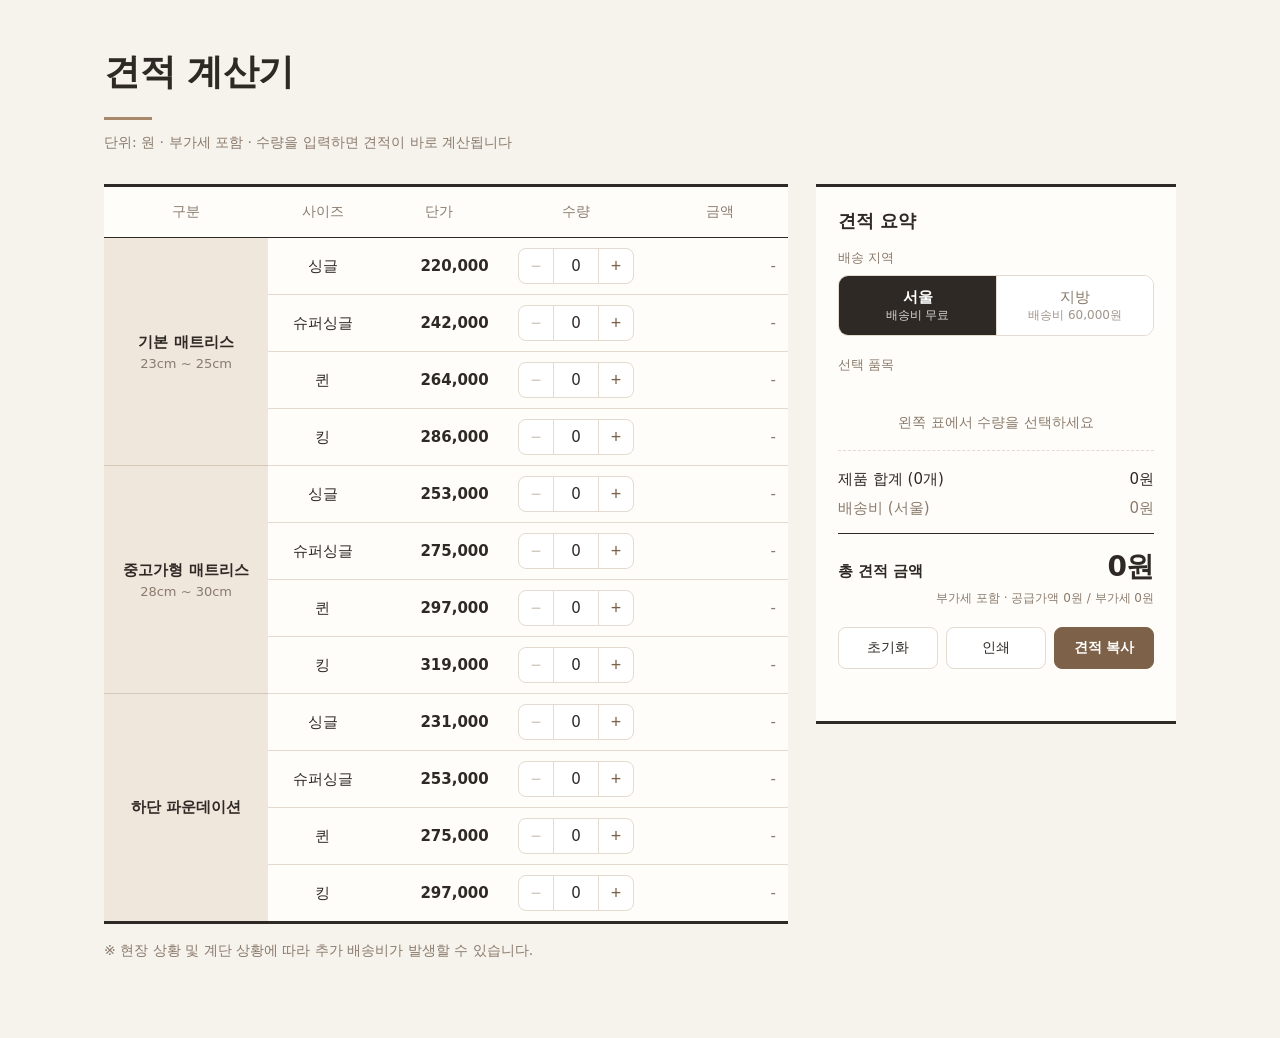
==== frontend/quote.html @ 2f8b9113 "Hide print button when embedded in an iframe Co-Authored-By: Claude Opus 5.5 <noreply@anthropic.com>" ====
<!DOCTYPE html>
<html lang="ko">
<head>
<meta charset="UTF-8">
<meta name="viewport" content="width=device-width, initial-scale=1">
<title>견적 계산기</title>
<style>
  :root {
    --bg: #f6f2ec;
    --paper: #fffdf9;
    --cat: #efe6dc;
    --ink: #2f2925;
    --muted: #8a7b6d;
    --line: #e4dbd0;
    --accent: #a8876a;
    --accent-dark: #7d6249;
  }
  * { box-sizing: border-box; }
  body {
    margin: 0;
    background: var(--bg);
    color: var(--ink);
    font-family: "Pretendard", "Noto Sans KR", "Apple SD Gothic Neo", "Malgun Gothic", system-ui, sans-serif;
    -webkit-font-smoothing: antialiased;
  }
  .wrap { max-width: 1120px; margin: 0 auto; padding: 48px 24px 64px; }
  h1 { font-size: 36px; font-weight: 800; margin: 0; letter-spacing: -0.5px; }
  .bar { width: 48px; height: 3px; background: var(--accent); margin: 20px 0 14px; }
  .sub { color: var(--muted); font-size: 14px; margin: 0 0 32px; }

  .layout { display: grid; grid-template-columns: 1fr 360px; gap: 28px; align-items: start; }
  @media (max-width: 900px) { .layout { grid-template-columns: 1fr; } }

  table { width: 100%; border-collapse: collapse; background: var(--paper); border-top: 3px solid var(--ink); border-bottom: 3px solid var(--ink); }
  th { font-weight: 500; color: var(--muted); font-size: 14px; padding: 16px 12px; border-bottom: 1.5px solid var(--ink); }
  td { padding: 10px 12px; border-bottom: 1px solid var(--line); font-size: 15px; }
  tr:last-child td { border-bottom: none; }
  td.cat { background: var(--cat); text-align: center; font-weight: 700; border-bottom: 1px solid #d6c8b8; width: 24%; }
  td.cat small { display: block; font-weight: 400; color: var(--muted); font-size: 13px; margin-top: 4px; }
  td.size { text-align: center; width: 16%; }
  td.price { text-align: right; font-weight: 700; font-variant-numeric: tabular-nums; width: 18%; }
  td.qty { text-align: center; width: 22%; }
  td.line { text-align: right; font-variant-numeric: tabular-nums; color: var(--muted); width: 20%; }
  tr.active td:not(.cat) { background: #fbf4ea; }
  tr.active td.line { color: var(--ink); font-weight: 700; }

  .stepper { display: inline-flex; align-items: center; border: 1px solid var(--line); border-radius: 8px; overflow: hidden; background: #fff; }
  .stepper button { width: 34px; height: 34px; border: none; background: transparent; font-size: 18px; color: var(--accent-dark); cursor: pointer; }
  .stepper button:hover { background: var(--cat); }
  .stepper button:disabled { color: #cfc4b8; cursor: default; background: transparent; }
  .stepper input { width: 46px; height: 34px; border: none; border-left: 1px solid var(--line); border-right: 1px solid var(--line); text-align: center; font-size: 15px; font-family: inherit; color: var(--ink); -moz-appearance: textfield; }
  .stepper input::-webkit-outer-spin-button, .stepper input::-webkit-inner-spin-button { -webkit-appearance: none; margin: 0; }
  .stepper input:focus { outline: 2px solid var(--accent); outline-offset: -2px; }

  .card { background: var(--paper); border-top: 3px solid var(--ink); border-bottom: 3px solid var(--ink); padding: 22px 22px 24px; position: sticky; top: 20px; }
  .card h2 { font-size: 18px; margin: 0 0 16px; }
  .label { font-size: 13px; color: var(--muted); margin-bottom: 8px; }
  .seg { display: grid; grid-template-columns: 1fr 1fr; border: 1px solid var(--line); border-radius: 10px; overflow: hidden; margin-bottom: 20px; }
  .seg button { border: none; background: #fff; padding: 12px 8px; font-family: inherit; font-size: 15px; color: var(--muted); cursor: pointer; line-height: 1.3; }
  .seg button + button { border-left: 1px solid var(--line); }
  .seg button.on { background: var(--ink); color: #fff; font-weight: 700; }
  .seg button span { display: block; font-size: 12px; font-weight: 400; opacity: .8; }

  .items { list-style: none; margin: 0 0 14px; padding: 0; max-height: 260px; overflow: auto; }
  .items li { display: flex; justify-content: space-between; gap: 10px; font-size: 14px; padding: 7px 0; border-bottom: 1px dashed var(--line); }
  .items li span:last-child { font-variant-numeric: tabular-nums; white-space: nowrap; }
  .empty { color: var(--muted); font-size: 14px; padding: 18px 0; text-align: center; border-bottom: 1px dashed var(--line); margin-bottom: 14px; }
  .row { display: flex; justify-content: space-between; font-size: 15px; padding: 5px 0; font-variant-numeric: tabular-nums; }
  .row.muted { color: var(--muted); }
  .total { display: flex; justify-content: space-between; align-items: baseline; border-top: 1.5px solid var(--ink); margin-top: 10px; padding-top: 14px; }
  .total b { font-size: 28px; font-variant-numeric: tabular-nums; letter-spacing: -0.5px; }
  .total span { font-size: 15px; font-weight: 700; }
  .vat { text-align: right; font-size: 12px; color: var(--muted); margin-top: 4px; }

  .actions { display: grid; grid-template-columns: 1fr 1fr 1fr; gap: 8px; margin-top: 20px; }
  .actions button { padding: 11px 6px; border-radius: 8px; border: 1px solid var(--line); background: #fff; font-family: inherit; font-size: 14px; color: var(--ink); cursor: pointer; }
  .actions button.primary { background: var(--accent-dark); border-color: var(--accent-dark); color: #fff; font-weight: 700; }
  .actions button:hover { filter: brightness(.96); }
  .toast { margin-top: 10px; font-size: 13px; color: var(--accent-dark); text-align: center; min-height: 18px; }

  .note { color: var(--muted); font-size: 14px; margin-top: 18px; }

  @media (max-width: 640px) {
    h1 { font-size: 28px; }
    td, th { padding: 8px 6px; font-size: 14px; }
    td.line { display: none; }
    th.line { display: none; }
    .stepper button { width: 30px; }
    .stepper input { width: 38px; }
  }
  @media print {
    body { background: #fff; }
    .stepper button, .actions, .toast, .seg button:not(.on) { display: none; }
    .seg { grid-template-columns: 1fr; border: none; }
    .card { position: static; }
    .layout { grid-template-columns: 1fr; }
    tr:not(.active) td:not(.cat) { color: #bbb; }
  }
</style>
</head>
<body>
<div class="wrap">
  <h1>견적 계산기</h1>
  <div class="bar"></div>
  <p class="sub">단위: 원 · 부가세 포함 · 수량을 입력하면 견적이 바로 계산됩니다</p>

  <div class="layout">
    <div>
      <table>
        <thead>
          <tr><th>구분</th><th>사이즈</th><th>단가</th><th>수량</th><th class="line">금액</th></tr>
        </thead>
        <tbody id="tbody"></tbody>
      </table>
      <p class="note">※ 현장 상황 및 계단 상황에 따라 추가 배송비가 발생할 수 있습니다.</p>
    </div>

    <aside class="card">
      <h2>견적 요약</h2>
      <div class="label">배송 지역</div>
      <div class="seg" id="region">
        <button data-region="seoul" class="on">서울<span>배송비 무료</span></button>
        <button data-region="local">지방<span>배송비 60,000원</span></button>
      </div>

      <div class="label">선택 품목</div>
      <ul class="items" id="items"></ul>
      <div class="empty" id="empty">왼쪽 표에서 수량을 선택하세요</div>

      <div class="row"><span>제품 합계 (<span id="count">0</span>개)</span><span id="subtotal">0원</span></div>
      <div class="row muted"><span>배송비 (<span id="regionName">서울</span>)</span><span id="shipping">0원</span></div>
      <div class="total"><span>총 견적 금액</span><b id="total">0원</b></div>
      <div class="vat">부가세 포함 · 공급가액 <span id="supply">0</span>원 / 부가세 <span id="tax">0</span>원</div>

      <div class="actions">
        <button id="reset">초기화</button>
        <button id="print">인쇄</button>
        <button id="copy" class="primary">견적 복사</button>
      </div>
      <div class="toast" id="toast"></div>
    </aside>
  </div>
</div>

<script>
  const SHIPPING = { seoul: 0, local: 60000 };
  const REGION_NAME = { seoul: "서울", local: "지방" };
  const SIZES = ["싱글", "슈퍼싱글", "퀸", "킹"];
  const CATEGORIES = [
    { name: "기본 매트리스", spec: "23cm ~ 25cm", prices: [220000, 242000, 264000, 286000] },
    { name: "중고가형 매트리스", spec: "28cm ~ 30cm", prices: [253000, 275000, 297000, 319000] },
    { name: "하단 파운데이션", spec: "", prices: [231000, 253000, 275000, 297000] },
  ];
  const MAX_QTY = 999;

  const products = [];
  CATEGORIES.forEach((c, ci) => c.prices.forEach((p, si) =>
    products.push({ id: `${ci}-${si}`, cat: c, size: SIZES[si], price: p, qty: 0 })));

  let region = "seoul";
  const won = n => n.toLocaleString("ko-KR") + "원";
  const $ = id => document.getElementById(id);

  // build table
  const tbody = $("tbody");
  products.forEach((p, i) => {
    const tr = document.createElement("tr");
    tr.id = "row-" + p.id;
    let html = "";
    if (i % 4 === 0) {
      html += `<td class="cat" rowspan="4">${p.cat.name}${p.cat.spec ? `<small>${p.cat.spec}</small>` : ""}</td>`;
    }
    html += `<td class="size">${p.size}</td>
      <td class="price">${p.price.toLocaleString("ko-KR")}</td>
      <td class="qty"><div class="stepper">
        <button data-act="dec" aria-label="${p.cat.name} ${p.size} 수량 줄이기">−</button>
        <input type="number" min="0" max="${MAX_QTY}" value="0" inputmode="numeric" aria-label="${p.cat.name} ${p.size} 수량">
        <button data-act="inc" aria-label="${p.cat.name} ${p.size} 수량 늘리기">+</button>
      </div></td>
      <td class="line">-</td>`;
    tr.innerHTML = html;
    const input = tr.querySelector("input");
    const set = v => {
      v = Math.max(0, Math.min(MAX_QTY, Math.floor(Number(v) || 0)));
      p.qty = v;
      render();
    };
    tr.querySelector('[data-act="dec"]').onclick = () => set(p.qty - 1);
    tr.querySelector('[data-act="inc"]').onclick = () => set(p.qty + 1);
    input.addEventListener("input", () => set(input.value));
    input.addEventListener("focus", () => input.select());
    input.addEventListener("blur", () => { input.value = p.qty; });
    tbody.appendChild(tr);
  });

  // region toggle
  $("region").querySelectorAll("button").forEach(b => b.onclick = () => {
    region = b.dataset.region;
    $("region").querySelectorAll("button").forEach(x => x.classList.toggle("on", x === b));
    render();
  });

  function calc() {
    const selected = products.filter(p => p.qty > 0);
    const count = selected.reduce((s, p) => s + p.qty, 0);
    const subtotal = selected.reduce((s, p) => s + p.qty * p.price, 0);
    const shipping = count > 0 ? SHIPPING[region] : 0;
    const total = subtotal + shipping;
    const supply = Math.round(total / 1.1);
    return { selected, count, subtotal, shipping, total, supply, tax: total - supply };
  }

  function render() {
    const r = calc();
    products.forEach(p => {
      const tr = $("row-" + p.id);
      const input = tr.querySelector("input");
      if (document.activeElement !== input || Number(input.value) !== p.qty) {
        if (!(document.activeElement === input && input.value === "")) input.value = p.qty;
      }
      tr.querySelector('[data-act="dec"]').disabled = p.qty === 0;
      tr.querySelector(".line").textContent = p.qty ? (p.qty * p.price).toLocaleString("ko-KR") : "-";
      tr.classList.toggle("active", p.qty > 0);
    });

    $("items").innerHTML = r.selected.map(p =>
      `<li><span>${p.cat.name} · ${p.size} × ${p.qty}</span><span>${won(p.qty * p.price)}</span></li>`).join("");
    $("empty").style.display = r.selected.length ? "none" : "block";
    $("count").textContent = r.count;
    $("subtotal").textContent = won(r.subtotal);
    $("regionName").textContent = REGION_NAME[region];
    $("shipping").textContent = won(r.shipping);
    $("total").textContent = won(r.total);
    $("supply").textContent = r.supply.toLocaleString("ko-KR");
    $("tax").textContent = r.tax.toLocaleString("ko-KR");
  }

  function toast(msg) {
    $("toast").textContent = msg;
    clearTimeout(toast.t);
    toast.t = setTimeout(() => $("toast").textContent = "", 2200);
  }

  $("reset").onclick = () => { products.forEach(p => p.qty = 0); render(); toast("초기화했습니다"); };
  $("print").onclick = () => window.print();
  $("copy").onclick = async () => {
    const r = calc();
    if (!r.count) return toast("먼저 수량을 선택하세요");
    const today = new Date().toLocaleDateString("ko-KR");
    const lines = [
      `[견적서] ${today}`,
      "",
      ...r.selected.map(p => `· ${p.cat.name} ${p.size} ${p.price.toLocaleString("ko-KR")}원 × ${p.qty} = ${won(p.qty * p.price)}`),
      "",
      `제품 합계 (${r.count}개): ${won(r.subtotal)}`,
      `배송비 (${REGION_NAME[region]}): ${won(r.shipping)}`,
      `총 견적 금액: ${won(r.total)} (부가세 포함)`,
      "",
      "※ 현장 상황 및 계단 상황에 따라 추가 배송비가 발생할 수 있습니다.",
    ];
    const text = lines.join("\n");
    try {
      await navigator.clipboard.writeText(text);
      toast("견적 내용을 복사했습니다");
    } catch {
      const ta = document.createElement("textarea");
      ta.value = text; document.body.appendChild(ta); ta.select();
      document.execCommand("copy"); ta.remove();
      toast("견적 내용을 복사했습니다");
    }
  };

  // 인쇄는 iframe(임베드) 안에서 막히는 경우가 많아 숨김
  if (window.self !== window.top) { $("print").remove(); document.querySelector(".actions").style.gridTemplateColumns = "1fr 1fr"; }

  render();
</script>
</body>
</html>
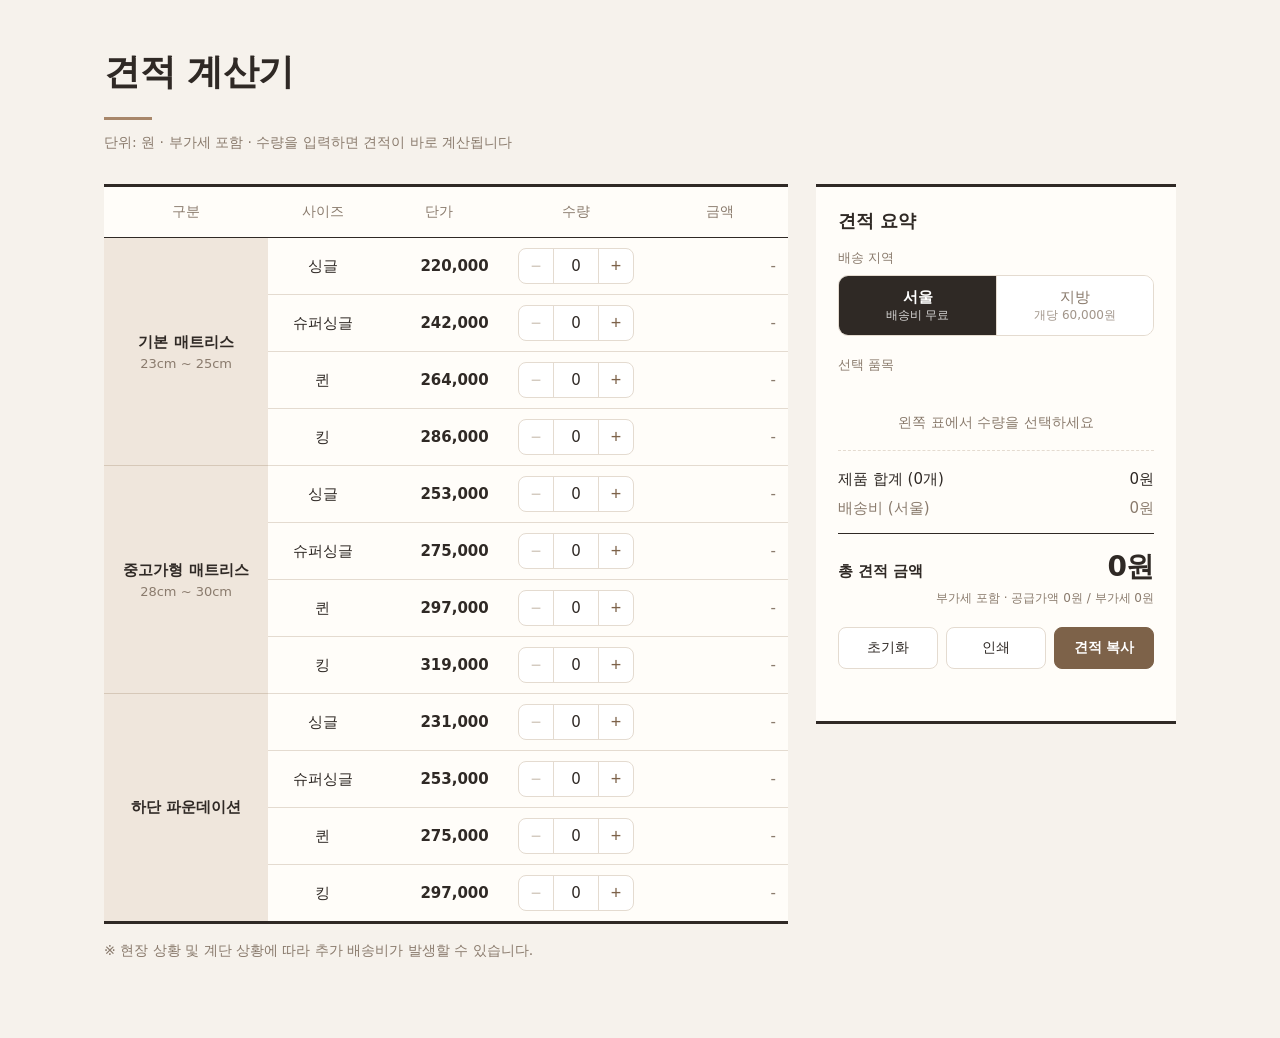
==== commit 76855454: "Apply regional shipping fee per item instead of per order Co-Authored-By: Claude Opus 5.5 <noreply@a" ====
--- a/frontend/quote.html
+++ b/frontend/quote.html
@@ -2,7 +2,12 @@
 <html lang="ko">
 <head>
 <meta charset="UTF-8">
-<meta name="viewport" content="width=device-width, initial-scale=1">
+<meta name="viewport" content="width=device-width, initial-scale=1, viewport-fit=cover">
+<meta name="theme-color" content="#f6f2ec">
+<meta name="apple-mobile-web-app-capable" content="yes">
+<meta name="mobile-web-app-capable" content="yes">
+<meta name="apple-mobile-web-app-title" content="견적 계산기">
+<meta name="format-detection" content="telephone=no">
 <title>견적 계산기</title>
 <style>
   :root {
@@ -80,13 +85,41 @@
 
   .note { color: var(--muted); font-size: 14px; margin-top: 18px; }
 
+  tr.sec { display: none; }
+  .mbar { display: none; }
+  html { -webkit-text-size-adjust: 100%; }
+  button { touch-action: manipulation; -webkit-tap-highlight-color: transparent; }
+
+  @media (max-width: 900px) {
+    .card { position: static; }
+  }
   @media (max-width: 640px) {
+    .wrap { padding: calc(28px + env(safe-area-inset-top)) max(16px, env(safe-area-inset-right)) calc(110px + env(safe-area-inset-bottom)) max(16px, env(safe-area-inset-left)); }
     h1 { font-size: 28px; }
-    td, th { padding: 8px 6px; font-size: 14px; }
-    td.line { display: none; }
-    th.line { display: none; }
-    .stepper button { width: 30px; }
-    .stepper input { width: 38px; }
+    .sub { margin-bottom: 20px; }
+    th.cat-h, td.cat { display: none; }
+    tr.sec { display: table-row; }
+    tr.sec td { background: var(--cat); font-weight: 700; padding: 12px 14px; border-bottom: 1px solid #d6c8b8; }
+    tr.sec td small { font-weight: 400; color: var(--muted); margin-left: 6px; font-size: 13px; }
+    td, th { padding: 8px 8px; font-size: 15px; }
+    th.line, td.line { display: none; }
+    td.size { text-align: left; padding-left: 14px; width: auto; }
+    td.price { width: auto; }
+    td.qty { width: 1%; white-space: nowrap; padding-right: 10px; }
+    .stepper button { width: 44px; height: 44px; font-size: 22px; }
+    .stepper input { width: 46px; height: 44px; font-size: 16px; }
+    .seg button { padding: 14px 8px; font-size: 16px; }
+    .actions button { padding: 14px 6px; font-size: 15px; }
+    .items { max-height: none; }
+    .mbar {
+      display: flex; align-items: center; justify-content: space-between; gap: 12px;
+      position: fixed; left: 0; right: 0; bottom: 0; z-index: 10;
+      padding: 12px max(16px, env(safe-area-inset-right)) calc(12px + env(safe-area-inset-bottom)) max(16px, env(safe-area-inset-left));
+      background: var(--ink); color: #fff; box-shadow: 0 -4px 16px rgba(0,0,0,.12);
+    }
+    .mbar .mt { font-size: 12px; opacity: .75; }
+    .mbar b { display: block; font-size: 22px; font-variant-numeric: tabular-nums; letter-spacing: -0.3px; }
+    .mbar button { flex: none; border: none; border-radius: 10px; background: var(--accent); color: #fff; font: 700 15px/1 inherit; font-family: inherit; padding: 14px 16px; min-height: 44px; }
   }
   @media print {
     body { background: #fff; }
@@ -108,7 +141,7 @@
     <div>
       <table>
         <thead>
-          <tr><th>구분</th><th>사이즈</th><th>단가</th><th>수량</th><th class="line">금액</th></tr>
+          <tr><th class="cat-h">구분</th><th>사이즈</th><th>단가</th><th>수량</th><th class="line">금액</th></tr>
         </thead>
         <tbody id="tbody"></tbody>
       </table>
@@ -120,7 +153,7 @@
       <div class="label">배송 지역</div>
       <div class="seg" id="region">
         <button data-region="seoul" class="on">서울<span>배송비 무료</span></button>
-        <button data-region="local">지방<span>배송비 60,000원</span></button>
+        <button data-region="local">지방<span>개당 60,000원</span></button>
       </div>
 
       <div class="label">선택 품목</div>
@@ -128,7 +161,7 @@
       <div class="empty" id="empty">왼쪽 표에서 수량을 선택하세요</div>
 
       <div class="row"><span>제품 합계 (<span id="count">0</span>개)</span><span id="subtotal">0원</span></div>
-      <div class="row muted"><span>배송비 (<span id="regionName">서울</span>)</span><span id="shipping">0원</span></div>
+      <div class="row muted"><span>배송비 (<span id="regionName">서울</span><span id="shipDetail"></span>)</span><span id="shipping">0원</span></div>
       <div class="total"><span>총 견적 금액</span><b id="total">0원</b></div>
       <div class="vat">부가세 포함 · 공급가액 <span id="supply">0</span>원 / 부가세 <span id="tax">0</span>원</div>
 
@@ -140,6 +173,11 @@
       <div class="toast" id="toast"></div>
     </aside>
   </div>
+</div>
+
+<div class="mbar" id="mbar">
+  <div><span class="mt" id="mbarInfo">0개 · 서울 배송</span><b id="mbarTotal">0원</b></div>
+  <button id="mbarBtn">견적 보기</button>
 </div>
 
 <script>
@@ -168,6 +206,10 @@
     tr.id = "row-" + p.id;
     let html = "";
     if (i % 4 === 0) {
+      const sec = document.createElement("tr");
+      sec.className = "sec";
+      sec.innerHTML = `<td colspan="4">${p.cat.name}${p.cat.spec ? `<small>${p.cat.spec}</small>` : ""}</td>`;
+      tbody.appendChild(sec);
       html += `<td class="cat" rowspan="4">${p.cat.name}${p.cat.spec ? `<small>${p.cat.spec}</small>` : ""}</td>`;
     }
     html += `<td class="size">${p.size}</td>
@@ -204,7 +246,7 @@
     const selected = products.filter(p => p.qty > 0);
     const count = selected.reduce((s, p) => s + p.qty, 0);
     const subtotal = selected.reduce((s, p) => s + p.qty * p.price, 0);
-    const shipping = count > 0 ? SHIPPING[region] : 0;
+    const shipping = count * SHIPPING[region];
     const total = subtotal + shipping;
     const supply = Math.round(total / 1.1);
     return { selected, count, subtotal, shipping, total, supply, tax: total - supply };
@@ -230,8 +272,11 @@
     $("subtotal").textContent = won(r.subtotal);
     $("regionName").textContent = REGION_NAME[region];
     $("shipping").textContent = won(r.shipping);
+    $("shipDetail").textContent = SHIPPING[region] && r.count ? ` · ${SHIPPING[region].toLocaleString("ko-KR")}원 × ${r.count}개` : "";
     $("total").textContent = won(r.total);
     $("supply").textContent = r.supply.toLocaleString("ko-KR");
+    $("mbarInfo").textContent = `${r.count}개 · ${REGION_NAME[region]} 배송${r.shipping ? " +" + r.shipping.toLocaleString("ko-KR") : ""}`;
+    $("mbarTotal").textContent = won(r.total);
     $("tax").textContent = r.tax.toLocaleString("ko-KR");
   }
 
@@ -241,6 +286,7 @@
     toast.t = setTimeout(() => $("toast").textContent = "", 2200);
   }
 
+  $("mbarBtn").onclick = () => document.querySelector(".card").scrollIntoView({ behavior: "smooth", block: "start" });
   $("reset").onclick = () => { products.forEach(p => p.qty = 0); render(); toast("초기화했습니다"); };
   $("print").onclick = () => window.print();
   $("copy").onclick = async () => {
@@ -253,7 +299,7 @@
       ...r.selected.map(p => `· ${p.cat.name} ${p.size} ${p.price.toLocaleString("ko-KR")}원 × ${p.qty} = ${won(p.qty * p.price)}`),
       "",
       `제품 합계 (${r.count}개): ${won(r.subtotal)}`,
-      `배송비 (${REGION_NAME[region]}): ${won(r.shipping)}`,
+      `배송비 (${REGION_NAME[region]}${SHIPPING[region] ? ` · ${SHIPPING[region].toLocaleString("ko-KR")}원 × ${r.count}개` : ""}): ${won(r.shipping)}`,
       `총 견적 금액: ${won(r.total)} (부가세 포함)`,
       "",
       "※ 현장 상황 및 계단 상황에 따라 추가 배송비가 발생할 수 있습니다.",
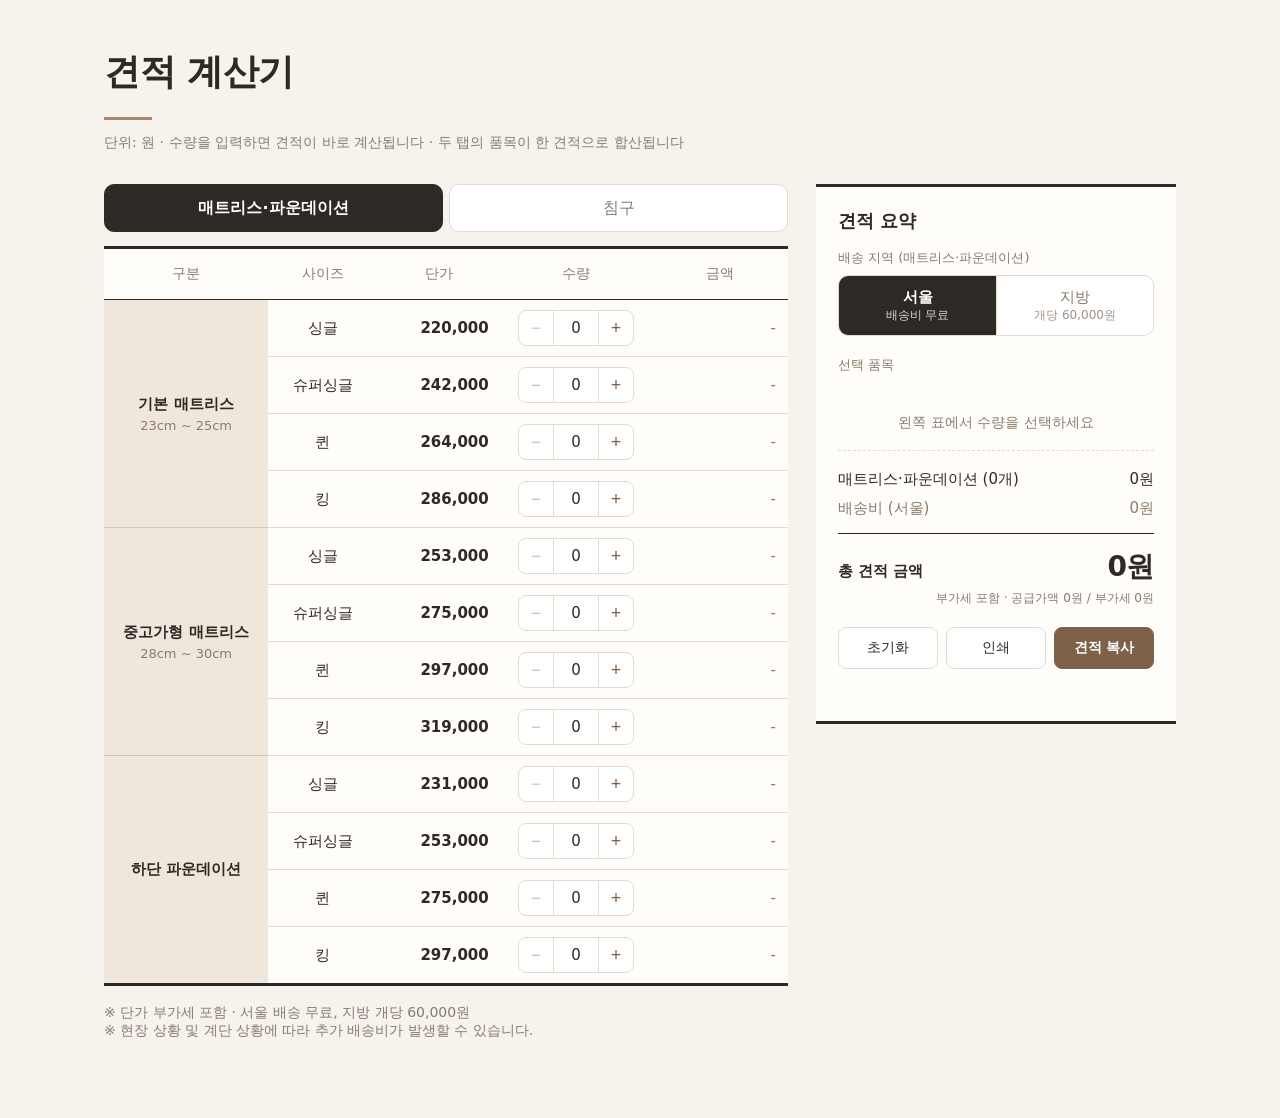
==== commit 1eb71987: "Add bedding tab to quote calculator Bedding prices are VAT-exclusive; 10% VAT is added in the summar" ====
--- a/frontend/quote.html
+++ b/frontend/quote.html
@@ -67,6 +67,7 @@
   .seg button span { display: block; font-size: 12px; font-weight: 400; opacity: .8; }
 
   .items { list-style: none; margin: 0 0 14px; padding: 0; max-height: 260px; overflow: auto; }
+  .items li.sumhead { display: block; border: none; padding: 10px 0 2px; }
   .items li { display: flex; justify-content: space-between; gap: 10px; font-size: 14px; padding: 7px 0; border-bottom: 1px dashed var(--line); }
   .items li span:last-child { font-variant-numeric: tabular-nums; white-space: nowrap; }
   .empty { color: var(--muted); font-size: 14px; padding: 18px 0; text-align: center; border-bottom: 1px dashed var(--line); margin-bottom: 14px; }
@@ -82,6 +83,19 @@
   .actions button.primary { background: var(--accent-dark); border-color: var(--accent-dark); color: #fff; font-weight: 700; }
   .actions button:hover { filter: brightness(.96); }
   .toast { margin-top: 10px; font-size: 13px; color: var(--accent-dark); text-align: center; min-height: 18px; }
+
+
+  .tabs { display: flex; gap: 6px; margin-bottom: 14px; }
+  .tabs button { flex: 1; min-height: 48px; border: 1px solid var(--line); border-radius: 10px; background: #fff; font-family: inherit; font-size: 16px; color: var(--muted); cursor: pointer; }
+  .tabs button.on { background: var(--ink); border-color: var(--ink); color: #fff; font-weight: 700; }
+  .tabs button em { font-style: normal; font-size: 12px; margin-left: 6px; padding: 2px 7px; border-radius: 99px; background: var(--accent); color: #fff; font-weight: 700; }
+  .tabs button em:empty { display: none; }
+  .pane[hidden] { display: none; }
+  tr.grp td { background: var(--cat); font-weight: 700; padding: 11px 14px; border-bottom: 1px solid #d6c8b8; }
+  td.item { text-align: left; padding-left: 16px; }
+  td.item small { display: block; color: var(--muted); font-size: 13px; margin-top: 2px; }
+  .sumhead { font-size: 13px; color: var(--muted); margin: 10px 0 2px; font-weight: 700; }
+  .sumhead:first-child { margin-top: 0; }
 
   .note { color: var(--muted); font-size: 14px; margin-top: 18px; }
 
@@ -111,6 +125,8 @@
     .seg button { padding: 14px 8px; font-size: 16px; }
     .actions button { padding: 14px 6px; font-size: 15px; }
     .items { max-height: none; }
+    td.item { padding-left: 12px; }
+    .tabs button { font-size: 15px; }
     .mbar {
       display: flex; align-items: center; justify-content: space-between; gap: 12px;
       position: fixed; left: 0; right: 0; bottom: 0; z-index: 10;
@@ -135,22 +151,39 @@
 <div class="wrap">
   <h1>견적 계산기</h1>
   <div class="bar"></div>
-  <p class="sub">단위: 원 · 부가세 포함 · 수량을 입력하면 견적이 바로 계산됩니다</p>
+  <p class="sub">단위: 원 · 수량을 입력하면 견적이 바로 계산됩니다 · 두 탭의 품목이 한 견적으로 합산됩니다</p>
 
   <div class="layout">
     <div>
-      <table>
-        <thead>
-          <tr><th class="cat-h">구분</th><th>사이즈</th><th>단가</th><th>수량</th><th class="line">금액</th></tr>
-        </thead>
-        <tbody id="tbody"></tbody>
-      </table>
-      <p class="note">※ 현장 상황 및 계단 상황에 따라 추가 배송비가 발생할 수 있습니다.</p>
+      <div class="tabs" role="tablist">
+        <button role="tab" data-tab="mat" class="on">매트리스·파운데이션<em id="badge-mat"></em></button>
+        <button role="tab" data-tab="bed">침구<em id="badge-bed"></em></button>
+      </div>
+
+      <section class="pane" id="pane-mat">
+        <table>
+          <thead>
+            <tr><th class="cat-h">구분</th><th>사이즈</th><th>단가</th><th>수량</th><th class="line">금액</th></tr>
+          </thead>
+          <tbody id="tbody-mat"></tbody>
+        </table>
+        <p class="note">※ 단가 부가세 포함 · 서울 배송 무료, 지방 개당 60,000원<br>※ 현장 상황 및 계단 상황에 따라 추가 배송비가 발생할 수 있습니다.</p>
+      </section>
+
+      <section class="pane" id="pane-bed" hidden>
+        <table>
+          <thead>
+            <tr><th>품목</th><th>단가</th><th>수량</th><th class="line">공급가액</th></tr>
+          </thead>
+          <tbody id="tbody-bed"></tbody>
+        </table>
+        <p class="note">※ 침구 단가는 부가세 별도이며, 합계에 부가세 10%가 더해집니다 · 침구는 배송비가 없습니다.</p>
+      </section>
     </div>
 
     <aside class="card">
       <h2>견적 요약</h2>
-      <div class="label">배송 지역</div>
+      <div class="label">배송 지역 (매트리스·파운데이션)</div>
       <div class="seg" id="region">
         <button data-region="seoul" class="on">서울<span>배송비 무료</span></button>
         <button data-region="local">지방<span>개당 60,000원</span></button>
@@ -160,8 +193,7 @@
       <ul class="items" id="items"></ul>
       <div class="empty" id="empty">왼쪽 표에서 수량을 선택하세요</div>
 
-      <div class="row"><span>제품 합계 (<span id="count">0</span>개)</span><span id="subtotal">0원</span></div>
-      <div class="row muted"><span>배송비 (<span id="regionName">서울</span><span id="shipDetail"></span>)</span><span id="shipping">0원</span></div>
+      <div id="sumRows"></div>
       <div class="total"><span>총 견적 금액</span><b id="total">0원</b></div>
       <div class="vat">부가세 포함 · 공급가액 <span id="supply">0</span>원 / 부가세 <span id="tax">0</span>원</div>
 
@@ -176,66 +208,126 @@
 </div>
 
 <div class="mbar" id="mbar">
-  <div><span class="mt" id="mbarInfo">0개 · 서울 배송</span><b id="mbarTotal">0원</b></div>
+  <div><span class="mt" id="mbarInfo">0개</span><b id="mbarTotal">0원</b></div>
   <button id="mbarBtn">견적 보기</button>
 </div>
 
 <script>
+{
   const SHIPPING = { seoul: 0, local: 60000 };
   const REGION_NAME = { seoul: "서울", local: "지방" };
+  const MAX_QTY = 999;
+
+  // 매트리스·파운데이션: 부가세 포함 단가
   const SIZES = ["싱글", "슈퍼싱글", "퀸", "킹"];
-  const CATEGORIES = [
+  const MAT = [
     { name: "기본 매트리스", spec: "23cm ~ 25cm", prices: [220000, 242000, 264000, 286000] },
     { name: "중고가형 매트리스", spec: "28cm ~ 30cm", prices: [253000, 275000, 297000, 319000] },
     { name: "하단 파운데이션", spec: "", prices: [231000, 253000, 275000, 297000] },
   ];
-  const MAX_QTY = 999;
+
+  // 침구: 부가세 별도 단가 (공급가)
+  const BED = [
+    { group: "매트리스커버", items: [
+      { name: "방수 매트리스커버 Q", size: "150×200", price: 22000 },
+      { name: "방수 매트리스커버 80", size: "80×200", price: 22000 },
+      { name: "홑겹 매트리스커버 Q", size: "150×200", price: 19800 },
+      { name: "홑겹 매트리스커버 80", size: "80×200", price: 18000 },
+    ]},
+    { group: "이불", items: [
+      { name: "최고급 마이크로화이버 이불솜 Q", size: "200×230", price: 71000, note: "특급호텔납품용" },
+      { name: "최고급 마이크로화이버 이불솜 SS", size: "160×210", price: 61000, note: "특급호텔납품용" },
+      { name: "홑겹 이불커버 Q (솜창구)", size: "200×230", price: 30000 },
+      { name: "홑겹 이불커버 SS (솜창구)", size: "160×210", price: 29000 },
+    ]},
+    { group: "베개", items: [
+      { name: "최고급 마이크로화이버 베개솜", size: "50×70", price: 13500, note: "특급호텔납품용" },
+      { name: "매쉬 방수베개커버", size: "50×70", price: 5000, note: "통풍구처리" },
+      { name: "캥거루 베개커버", size: "50×70", price: 3500, note: "편지봉투형" },
+    ]},
+    { group: "타올", items: [
+      { name: "A 세면타올 (무지)", size: "40×80", price: 2500, note: "150g" },
+      { name: "A 바스타올 (격자)", size: "65×130", price: 7200, note: "430g" },
+    ]},
+  ];
 
   const products = [];
-  CATEGORIES.forEach((c, ci) => c.prices.forEach((p, si) =>
-    products.push({ id: `${ci}-${si}`, cat: c, size: SIZES[si], price: p, qty: 0 })));
+  MAT.forEach((c, ci) => c.prices.forEach((price, si) => products.push({
+    id: `m${ci}-${si}`, tab: "mat", group: c, label: `${c.name} · ${SIZES[si]}`, size: SIZES[si], price, qty: 0 })));
+  BED.forEach((g, gi) => g.items.forEach((it, ii) => products.push({
+    id: `b${gi}-${ii}`, tab: "bed", label: it.name, it, price: it.price, qty: 0 })));
 
   let region = "seoul";
-  const won = n => n.toLocaleString("ko-KR") + "원";
+  const fmt = n => n.toLocaleString("ko-KR");
+  const won = n => fmt(n) + "원";
   const $ = id => document.getElementById(id);
 
-  // build table
-  const tbody = $("tbody");
-  products.forEach((p, i) => {
-    const tr = document.createElement("tr");
-    tr.id = "row-" + p.id;
-    let html = "";
-    if (i % 4 === 0) {
-      const sec = document.createElement("tr");
-      sec.className = "sec";
-      sec.innerHTML = `<td colspan="4">${p.cat.name}${p.cat.spec ? `<small>${p.cat.spec}</small>` : ""}</td>`;
-      tbody.appendChild(sec);
-      html += `<td class="cat" rowspan="4">${p.cat.name}${p.cat.spec ? `<small>${p.cat.spec}</small>` : ""}</td>`;
-    }
-    html += `<td class="size">${p.size}</td>
-      <td class="price">${p.price.toLocaleString("ko-KR")}</td>
-      <td class="qty"><div class="stepper">
-        <button data-act="dec" aria-label="${p.cat.name} ${p.size} 수량 줄이기">−</button>
-        <input type="number" min="0" max="${MAX_QTY}" value="0" inputmode="numeric" aria-label="${p.cat.name} ${p.size} 수량">
-        <button data-act="inc" aria-label="${p.cat.name} ${p.size} 수량 늘리기">+</button>
-      </div></td>
-      <td class="line">-</td>`;
-    tr.innerHTML = html;
+  const stepper = p => `<div class="stepper">
+      <button data-act="dec" aria-label="${p.label} 수량 줄이기">−</button>
+      <input type="number" min="0" max="${MAX_QTY}" value="0" inputmode="numeric" aria-label="${p.label} 수량">
+      <button data-act="inc" aria-label="${p.label} 수량 늘리기">+</button>
+    </div>`;
+
+  function bindRow(tr, p) {
     const input = tr.querySelector("input");
-    const set = v => {
-      v = Math.max(0, Math.min(MAX_QTY, Math.floor(Number(v) || 0)));
-      p.qty = v;
-      render();
-    };
+    const set = v => { p.qty = Math.max(0, Math.min(MAX_QTY, Math.floor(Number(v) || 0))); render(); };
     tr.querySelector('[data-act="dec"]').onclick = () => set(p.qty - 1);
     tr.querySelector('[data-act="inc"]').onclick = () => set(p.qty + 1);
     input.addEventListener("input", () => set(input.value));
     input.addEventListener("focus", () => input.select());
     input.addEventListener("blur", () => { input.value = p.qty; });
-    tbody.appendChild(tr);
+  }
+
+  // 매트리스 표
+  const tbMat = $("tbody-mat");
+  products.filter(p => p.tab === "mat").forEach((p, i) => {
+    const c = p.group, catHtml = `${c.name}${c.spec ? `<small>${c.spec}</small>` : ""}`;
+    if (i % 4 === 0) {
+      const sec = document.createElement("tr");
+      sec.className = "sec";
+      sec.innerHTML = `<td colspan="4">${catHtml}</td>`;
+      tbMat.appendChild(sec);
+    }
+    const tr = document.createElement("tr");
+    tr.id = "row-" + p.id;
+    tr.innerHTML = (i % 4 === 0 ? `<td class="cat" rowspan="4">${catHtml}</td>` : "") +
+      `<td class="size">${p.size}</td><td class="price">${fmt(p.price)}</td>
+       <td class="qty">${stepper(p)}</td><td class="line">-</td>`;
+    bindRow(tr, p);
+    tbMat.appendChild(tr);
   });
 
-  // region toggle
+  // 침구 표
+  const tbBed = $("tbody-bed");
+  BED.forEach((g, gi) => {
+    const grp = document.createElement("tr");
+    grp.className = "grp";
+    grp.innerHTML = `<td colspan="4">${g.group}</td>`;
+    tbBed.appendChild(grp);
+    products.filter(p => p.id.startsWith(`b${gi}-`)).forEach(p => {
+      const tr = document.createElement("tr");
+      tr.id = "row-" + p.id;
+      tr.innerHTML = `<td class="item">${p.it.name}<small>${p.it.size}${p.it.note ? " · " + p.it.note : ""}</small></td>
+        <td class="price">${fmt(p.price)}</td><td class="qty">${stepper(p)}</td><td class="line">-</td>`;
+      bindRow(tr, p);
+      tbBed.appendChild(tr);
+    });
+  });
+
+  // 탭
+  const tabBtns = document.querySelectorAll(".tabs button");
+  function showTab(t) {
+    tabBtns.forEach(b => { b.classList.toggle("on", b.dataset.tab === t); b.setAttribute("aria-selected", b.dataset.tab === t); });
+    $("pane-mat").hidden = t !== "mat";
+    $("pane-bed").hidden = t !== "bed";
+  }
+  tabBtns.forEach(b => b.onclick = () => {
+    showTab(b.dataset.tab);
+    try { history.replaceState(null, "", b.dataset.tab === "bed" ? "#bedding" : location.pathname + location.search); } catch {}
+  });
+  if (location.hash === "#bedding") showTab("bed");
+
+  // 배송 지역
   $("region").querySelectorAll("button").forEach(b => b.onclick = () => {
     region = b.dataset.region;
     $("region").querySelectorAll("button").forEach(x => x.classList.toggle("on", x === b));
@@ -243,41 +335,57 @@
   });
 
   function calc() {
-    const selected = products.filter(p => p.qty > 0);
-    const count = selected.reduce((s, p) => s + p.qty, 0);
-    const subtotal = selected.reduce((s, p) => s + p.qty * p.price, 0);
-    const shipping = count * SHIPPING[region];
-    const total = subtotal + shipping;
-    const supply = Math.round(total / 1.1);
-    return { selected, count, subtotal, shipping, total, supply, tax: total - supply };
-  }
+    const sum = (arr, f) => arr.reduce((s, p) => s + f(p), 0);
+    const mat = products.filter(p => p.tab === "mat" && p.qty > 0);
+    const bed = products.filter(p => p.tab === "bed" && p.qty > 0);
+    const matCount = sum(mat, p => p.qty), bedCount = sum(bed, p => p.qty);
+    const matSubtotal = sum(mat, p => p.qty * p.price);
+    const shipping = matCount * SHIPPING[region];
+    const bedSupply = sum(bed, p => p.qty * p.price);
+    const bedVat = Math.round(bedSupply * 0.1);
+    const total = matSubtotal + shipping + bedSupply + bedVat;
+    const supply = Math.round((matSubtotal + shipping) / 1.1) + bedSupply;
+    return { mat, bed, matCount, bedCount, count: matCount + bedCount, matSubtotal, shipping, bedSupply, bedVat, total, supply, tax: total - supply };
+  }
+
+  const shipText = r => `${REGION_NAME[region]}${SHIPPING[region] && r.matCount ? ` · ${fmt(SHIPPING[region])}원 × ${r.matCount}개` : ""}`;
 
   function render() {
     const r = calc();
     products.forEach(p => {
       const tr = $("row-" + p.id);
       const input = tr.querySelector("input");
-      if (document.activeElement !== input || Number(input.value) !== p.qty) {
-        if (!(document.activeElement === input && input.value === "")) input.value = p.qty;
-      }
+      if (!(document.activeElement === input && input.value === "")) input.value = p.qty;
       tr.querySelector('[data-act="dec"]').disabled = p.qty === 0;
-      tr.querySelector(".line").textContent = p.qty ? (p.qty * p.price).toLocaleString("ko-KR") : "-";
+      tr.querySelector(".line").textContent = p.qty ? fmt(p.qty * p.price) : "-";
       tr.classList.toggle("active", p.qty > 0);
     });
-
-    $("items").innerHTML = r.selected.map(p =>
-      `<li><span>${p.cat.name} · ${p.size} × ${p.qty}</span><span>${won(p.qty * p.price)}</span></li>`).join("");
-    $("empty").style.display = r.selected.length ? "none" : "block";
-    $("count").textContent = r.count;
-    $("subtotal").textContent = won(r.subtotal);
-    $("regionName").textContent = REGION_NAME[region];
-    $("shipping").textContent = won(r.shipping);
-    $("shipDetail").textContent = SHIPPING[region] && r.count ? ` · ${SHIPPING[region].toLocaleString("ko-KR")}원 × ${r.count}개` : "";
+    $("badge-mat").textContent = r.matCount || "";
+    $("badge-bed").textContent = r.bedCount || "";
+
+    const li = p => `<li><span>${p.label} × ${p.qty}</span><span>${won(p.qty * p.price)}</span></li>`;
+    $("items").innerHTML =
+      (r.mat.length ? `<li class="sumhead">매트리스·파운데이션 (부가세 포함)</li>` + r.mat.map(li).join("") : "") +
+      (r.bed.length ? `<li class="sumhead">침구 (공급가액)</li>` + r.bed.map(li).join("") : "");
+    $("empty").style.display = r.count ? "none" : "block";
+
+    const row = (a, b, cls = "") => `<div class="row ${cls}"><span>${a}</span><span>${b}</span></div>`;
+    let rows = "";
+    if (r.matCount || !r.bedCount) {
+      rows += row(`매트리스·파운데이션 (${r.matCount}개)`, won(r.matSubtotal));
+      rows += row(`배송비 (${shipText(r)})`, won(r.shipping), "muted");
+    }
+    if (r.bedCount) {
+      rows += row(`침구 공급가액 (${r.bedCount}개)`, won(r.bedSupply));
+      rows += row(`침구 부가세 10%`, won(r.bedVat), "muted");
+    }
+    $("sumRows").innerHTML = rows;
+
     $("total").textContent = won(r.total);
-    $("supply").textContent = r.supply.toLocaleString("ko-KR");
-    $("mbarInfo").textContent = `${r.count}개 · ${REGION_NAME[region]} 배송${r.shipping ? " +" + r.shipping.toLocaleString("ko-KR") : ""}`;
+    $("supply").textContent = fmt(r.supply);
+    $("tax").textContent = fmt(r.tax);
+    $("mbarInfo").textContent = `${r.count}개${r.shipping ? ` · 지방 배송 +${fmt(r.shipping)}` : ""}`;
     $("mbarTotal").textContent = won(r.total);
-    $("tax").textContent = r.tax.toLocaleString("ko-KR");
   }
 
   function toast(msg) {
@@ -292,34 +400,30 @@
   $("copy").onclick = async () => {
     const r = calc();
     if (!r.count) return toast("먼저 수량을 선택하세요");
-    const today = new Date().toLocaleDateString("ko-KR");
-    const lines = [
-      `[견적서] ${today}`,
-      "",
-      ...r.selected.map(p => `· ${p.cat.name} ${p.size} ${p.price.toLocaleString("ko-KR")}원 × ${p.qty} = ${won(p.qty * p.price)}`),
-      "",
-      `제품 합계 (${r.count}개): ${won(r.subtotal)}`,
-      `배송비 (${REGION_NAME[region]}${SHIPPING[region] ? ` · ${SHIPPING[region].toLocaleString("ko-KR")}원 × ${r.count}개` : ""}): ${won(r.shipping)}`,
-      `총 견적 금액: ${won(r.total)} (부가세 포함)`,
-      "",
-      "※ 현장 상황 및 계단 상황에 따라 추가 배송비가 발생할 수 있습니다.",
-    ];
+    const line = p => `· ${p.label} ${fmt(p.price)}원 × ${p.qty} = ${won(p.qty * p.price)}`;
+    const lines = [`[견적서] ${new Date().toLocaleDateString("ko-KR")}`, ""];
+    if (r.matCount) lines.push("■ 매트리스·파운데이션 (부가세 포함)", ...r.mat.map(line),
+      `소계 (${r.matCount}개): ${won(r.matSubtotal)}`, `배송비 (${shipText(r)}): ${won(r.shipping)}`, "");
+    if (r.bedCount) lines.push("■ 침구 (부가세 별도 단가)", ...r.bed.map(p => `· ${p.label} (${p.it.size}) ${fmt(p.price)}원 × ${p.qty} = ${won(p.qty * p.price)}`),
+      `공급가액 (${r.bedCount}개): ${won(r.bedSupply)}`, `부가세 10%: ${won(r.bedVat)}`, "");
+    lines.push(`총 견적 금액: ${won(r.total)} (부가세 포함)`);
+    if (r.matCount) lines.push("", "※ 현장 상황 및 계단 상황에 따라 추가 배송비가 발생할 수 있습니다.");
     const text = lines.join("\n");
     try {
       await navigator.clipboard.writeText(text);
-      toast("견적 내용을 복사했습니다");
     } catch {
       const ta = document.createElement("textarea");
       ta.value = text; document.body.appendChild(ta); ta.select();
       document.execCommand("copy"); ta.remove();
-      toast("견적 내용을 복사했습니다");
     }
+    toast("견적 내용을 복사했습니다");
   };
 
   // 인쇄는 iframe(임베드) 안에서 막히는 경우가 많아 숨김
   if (window.self !== window.top) { $("print").remove(); document.querySelector(".actions").style.gridTemplateColumns = "1fr 1fr"; }
 
   render();
+}
 </script>
 </body>
 </html>
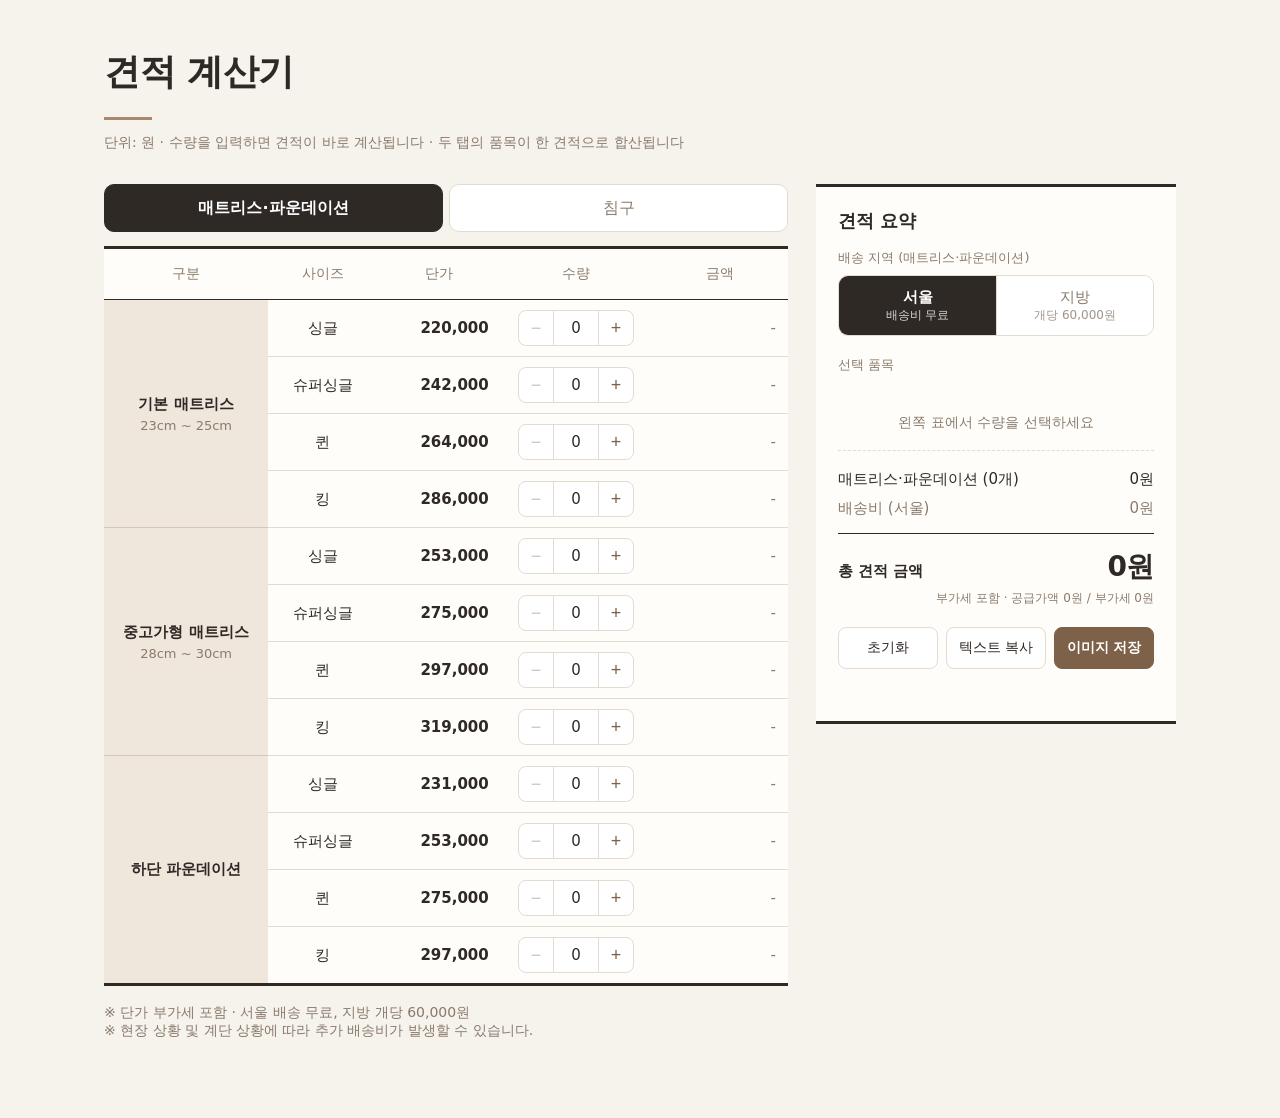
==== commit fe5d63a6: "Export quote as PNG image Renders the quote to a canvas, shows a preview sheet with PNG save (artifa" ====
--- a/frontend/quote.html
+++ b/frontend/quote.html
@@ -97,6 +97,35 @@
   .sumhead { font-size: 13px; color: var(--muted); margin: 10px 0 2px; font-weight: 700; }
   .sumhead:first-child { margin-top: 0; }
 
+  .beds { background: var(--paper); border: 1px solid var(--line); border-radius: 12px; padding: 18px 18px 14px; margin-bottom: 16px; }
+  .beds h3 { margin: 0 0 4px; font-size: 16px; }
+  .beds .hint { margin: 0 0 14px; font-size: 13px; color: var(--muted); }
+  .bedgrid { display: grid; grid-template-columns: repeat(3, minmax(0, 1fr)); gap: 14px; align-items: end; }
+  .bedgrid .label { margin-bottom: 6px; }
+  .bedgrid .seg { margin: 0; grid-template-columns: repeat(4, 1fr); }
+  .bedgrid .seg button { padding: 9px 4px; min-height: 36px; }
+  .beds details { margin-top: 12px; font-size: 14px; }
+  .beds summary { cursor: pointer; color: var(--accent-dark); padding: 6px 0; }
+  .recipe { display: grid; grid-template-columns: repeat(4, minmax(0, 1fr)); gap: 10px; margin: 8px 0 6px; }
+  .recipe label { font-size: 13px; color: var(--muted); display: grid; gap: 4px; }
+  .recipe input { height: 40px; border: 1px solid var(--line); border-radius: 8px; padding: 0 10px; font: inherit; font-size: 16px; color: var(--ink); background: #fff; width: 100%; }
+  .recipe-note { font-size: 13px; color: var(--muted); line-height: 1.6; margin: 6px 0 0; }
+  .applied { margin-top: 10px; font-size: 13px; color: var(--accent-dark); min-height: 18px; }
+  .chk { display: flex; align-items: center; gap: 8px; font-size: 14px; color: var(--ink); min-height: 36px; }
+  .chk input { width: 20px; height: 20px; accent-color: var(--accent-dark); }
+
+  .modal { position: fixed; inset: 0; z-index: 50; background: rgba(30,24,20,.55); display: flex; align-items: center; justify-content: center; padding: 16px; }
+  .modal[hidden] { display: none; }
+  .sheet { background: var(--paper); border-radius: 14px; width: min(560px, 100%); max-height: calc(100dvh - 32px); display: flex; flex-direction: column; padding: 16px 16px calc(16px + env(safe-area-inset-bottom)); box-shadow: 0 12px 40px rgba(0,0,0,.25); }
+  .sheet-head { display: flex; justify-content: space-between; align-items: center; margin-bottom: 10px; font-size: 16px; }
+  .sheet-head button { width: 44px; height: 44px; border: none; background: transparent; font-size: 20px; color: var(--muted); cursor: pointer; }
+  .preview { flex: 1; min-height: 0; overflow: auto; border: 1px solid var(--line); border-radius: 8px; background: #fff; }
+  .preview img { display: block; width: 100%; height: auto; -webkit-touch-callout: default; }
+  .sheet-hint { font-size: 13px; color: var(--muted); margin: 10px 0; }
+  .sheet-actions { display: grid; grid-template-columns: 1fr 1fr; gap: 8px; }
+  .sheet-actions button { min-height: 48px; border-radius: 10px; border: 1px solid var(--line); background: #fff; font: inherit; font-size: 15px; color: var(--ink); cursor: pointer; }
+  .sheet-actions button.primary { background: var(--accent-dark); border-color: var(--accent-dark); color: #fff; font-weight: 700; }
+
   .note { color: var(--muted); font-size: 14px; margin-top: 18px; }
 
   tr.sec { display: none; }
@@ -127,6 +156,10 @@
     .items { max-height: none; }
     td.item { padding-left: 12px; }
     .tabs button { font-size: 15px; }
+    .bedgrid { grid-template-columns: 1fr 1fr; }
+    .bedgrid .mult { grid-column: 1 / -1; }
+    .bedgrid .seg button { min-height: 44px; font-size: 15px; }
+    .recipe { grid-template-columns: 1fr 1fr; }
     .mbar {
       display: flex; align-items: center; justify-content: space-between; gap: 12px;
       position: fixed; left: 0; right: 0; bottom: 0; z-index: 10;
@@ -171,6 +204,34 @@
       </section>
 
       <section class="pane" id="pane-bed" hidden>
+        <div class="beds">
+          <h3>침대 수로 자동 계산 <small style="font-weight:400;color:var(--muted)">(선택)</small></h3>
+          <p class="hint">침대 수와 교체 배수를 넣으면 아래 수량이 자동으로 채워집니다. 채운 뒤 개별 수량을 직접 고쳐도 됩니다.</p>
+          <div class="bedgrid">
+            <div><div class="label">퀸 (Q) 침대</div>
+              <div class="stepper" id="bedQ"><button data-act="dec" aria-label="퀸 침대 수 줄이기">−</button><input type="number" min="0" max="999" value="0" inputmode="numeric" aria-label="퀸 침대 수"><button data-act="inc" aria-label="퀸 침대 수 늘리기">+</button></div></div>
+            <div><div class="label">슈퍼싱글 (SS) 침대</div>
+              <div class="stepper" id="bedSS"><button data-act="dec" aria-label="슈퍼싱글 침대 수 줄이기">−</button><input type="number" min="0" max="999" value="0" inputmode="numeric" aria-label="슈퍼싱글 침대 수"><button data-act="inc" aria-label="슈퍼싱글 침대 수 늘리기">+</button></div></div>
+            <div class="mult"><div class="label">교체 배수 (커버류)</div>
+              <div class="seg" id="mult">
+                <button data-m="1">1배수</button><button data-m="2">2배수</button><button data-m="3" class="on">3배수</button><button data-m="4">4배수</button>
+              </div></div>
+          </div>
+          <label class="chk"><input type="checkbox" id="towelOn" checked> 타올 포함</label>
+          <details>
+            <summary>구성 기준 보기 · 변경</summary>
+            <div class="recipe">
+              <label>퀸 침대당 베개<input type="number" min="0" id="pillowQ" value="2" inputmode="numeric"></label>
+              <label>SS 침대당 베개<input type="number" min="0" id="pillowSS" value="1" inputmode="numeric"></label>
+              <label>1인당 세면타올<input type="number" min="0" id="towelF" value="2" inputmode="numeric"></label>
+              <label>1인당 바스타올<input type="number" min="0" id="towelB" value="1" inputmode="numeric"></label>
+            </div>
+            <p class="recipe-note">침대 1대당 · 방수 매트리스커버 1 · 이불솜 1 · 베개솜과 방수베개커버는 베개 수만큼<br>
+              교체 배수 적용 · 홑겹 매트리스커버 1 · 이불커버 1 · 캥거루 베개커버는 베개 수 × 배수<br>
+              타올 · 베개 1개 = 1인으로 보고, 1인당 개수 × 배수 · 퀸은 Q 품목, 슈퍼싱글은 SS·80 품목</p>
+          </details>
+          <div class="applied" id="applied"></div>
+        </div>
         <table>
           <thead>
             <tr><th>품목</th><th>단가</th><th>수량</th><th class="line">공급가액</th></tr>
@@ -199,11 +260,24 @@
 
       <div class="actions">
         <button id="reset">초기화</button>
-        <button id="print">인쇄</button>
-        <button id="copy" class="primary">견적 복사</button>
+        <button id="copy">텍스트 복사</button>
+        <button id="exportImg" class="primary">이미지 저장</button>
       </div>
       <div class="toast" id="toast"></div>
     </aside>
+  </div>
+</div>
+
+<div class="modal" id="modal" hidden>
+  <div class="sheet" role="dialog" aria-modal="true" aria-label="견적서 이미지">
+    <div class="sheet-head"><b>견적서 이미지</b><button id="modalClose" aria-label="닫기">✕</button></div>
+    <div class="preview"><img id="previewImg" alt="견적서 이미지 미리보기"></div>
+    <p class="sheet-hint">휴대폰에서는 이미지를 길게 눌러 저장하거나 공유할 수도 있습니다.</p>
+    <div class="sheet-actions">
+      <button id="imgCopy">이미지 복사</button>
+      <button id="imgSave" class="primary">PNG 저장</button>
+    </div>
+    <div class="toast" id="modalToast"></div>
   </div>
 </div>
 
@@ -314,6 +388,54 @@
     });
   });
 
+  // 침대 수 자동 계산
+  const bedState = { q: 0, ss: 0, m: 3, used: false };
+  const num = id => Math.max(0, Math.floor(Number($(id).value) || 0));
+  const prod = id => products.find(p => p.id === id);
+  function applyBeds() {
+    const { q, ss, m } = bedState;
+    const pq = num("pillowQ"), pss = num("pillowSS");
+    const pillows = q * pq + ss * pss;
+    const towels = $("towelOn").checked;
+    const plan = {
+      "b0-0": q, "b0-1": ss,                 // 방수 매트리스커버
+      "b0-2": q * m, "b0-3": ss * m,         // 홑겹 매트리스커버
+      "b1-0": q, "b1-1": ss,                 // 이불솜
+      "b1-2": q * m, "b1-3": ss * m,         // 이불커버
+      "b2-0": pillows, "b2-1": pillows,      // 베개솜, 방수베개커버
+      "b2-2": pillows * m,                   // 캥거루 베개커버
+      "b3-0": towels ? pillows * num("towelF") * m : 0,
+      "b3-1": towels ? pillows * num("towelB") * m : 0,
+    };
+    Object.entries(plan).forEach(([id, v]) => prod(id).qty = Math.min(MAX_QTY, v));
+    bedState.used = q + ss > 0;
+    $("applied").textContent = bedState.used ? `✓ ${bedBasis()} 기준으로 수량을 채웠습니다` : "";
+    render();
+  }
+  const bedBasis = () => [bedState.q && `퀸 ${bedState.q}대`, bedState.ss && `슈퍼싱글 ${bedState.ss}대`].filter(Boolean).join(" · ") + ` · ${bedState.m}배수`;
+  [["bedQ", "q"], ["bedSS", "ss"]].forEach(([id, key]) => {
+    const el = $(id), input = el.querySelector("input");
+    const set = v => {
+      bedState[key] = Math.max(0, Math.min(999, Math.floor(Number(v) || 0)));
+      if (!(document.activeElement === input && input.value === "")) input.value = bedState[key];
+      el.querySelector('[data-act="dec"]').disabled = bedState[key] === 0;
+      applyBeds();
+    };
+    el.querySelector('[data-act="dec"]').onclick = () => set(bedState[key] - 1);
+    el.querySelector('[data-act="inc"]').onclick = () => set(bedState[key] + 1);
+    el.querySelector('[data-act="dec"]').disabled = true;
+    input.addEventListener("input", () => set(input.value));
+    input.addEventListener("focus", () => input.select());
+    input.addEventListener("blur", () => { input.value = bedState[key]; });
+  });
+  $("mult").querySelectorAll("button").forEach(b => b.onclick = () => {
+    bedState.m = Number(b.dataset.m);
+    $("mult").querySelectorAll("button").forEach(x => x.classList.toggle("on", x === b));
+    if (bedState.q + bedState.ss) applyBeds();
+  });
+  ["pillowQ", "pillowSS", "towelF", "towelB", "towelOn"].forEach(id =>
+    $(id).addEventListener(id === "towelOn" ? "change" : "input", () => { if (bedState.q + bedState.ss) applyBeds(); }));
+
   // 탭
   const tabBtns = document.querySelectorAll(".tabs button");
   function showTab(t) {
@@ -395,8 +517,141 @@
   }
 
   $("mbarBtn").onclick = () => document.querySelector(".card").scrollIntoView({ behavior: "smooth", block: "start" });
-  $("reset").onclick = () => { products.forEach(p => p.qty = 0); render(); toast("초기화했습니다"); };
-  $("print").onclick = () => window.print();
+  $("reset").onclick = () => {
+    products.forEach(p => p.qty = 0);
+    bedState.q = bedState.ss = 0; bedState.used = false;
+    ["bedQ", "bedSS"].forEach(id => { $(id).querySelector("input").value = 0; $(id).querySelector('[data-act="dec"]').disabled = true; });
+    $("applied").textContent = "";
+    render(); toast("초기화했습니다"); };
+
+  // ---------- 이미지 내보내기 ----------
+  let downloads = null;
+  try { window.claude?.use?.("downloads").then(d => { downloads = d; }).catch(() => {}); } catch {}
+
+  function drawQuote() {
+    const r = calc();
+    const S = 2, W = 820, P = 48;
+    const FONT = '"Pretendard","Noto Sans KR","Apple SD Gothic Neo","Malgun Gothic",sans-serif';
+    const cv = document.createElement("canvas");
+    cv.width = W * S; cv.height = 6000 * S;
+    const g = cv.getContext("2d");
+    g.scale(S, S);
+    g.fillStyle = "#fffdf9"; g.fillRect(0, 0, W, 6000);
+    const C = { ink: "#2f2925", muted: "#8a7b6d", line: "#e4dbd0", cat: "#efe6dc", accent: "#a8876a" };
+    const text = (t, x, y, { size = 15, weight = 400, color = C.ink, align = "left", max } = {}) => {
+      g.font = `${weight} ${size}px ${FONT}`; g.fillStyle = color; g.textAlign = align; g.textBaseline = "middle";
+      if (max && g.measureText(t).width > max) { while (t.length > 1 && g.measureText(t + "…").width > max) t = t.slice(0, -1); t += "…"; }
+      g.fillText(t, x, y);
+    };
+    const hline = (y, w = 1, color = C.line) => { g.fillStyle = color; g.fillRect(P, y, W - 2 * P, w); };
+    const colPrice = 548, colQty = 618, colAmt = W - P;
+    const today = new Date();
+    const dateStr = `${today.getFullYear()}년 ${today.getMonth() + 1}월 ${today.getDate()}일`;
+
+    let y = P + 18;
+    text("견 적 서", W / 2, y, { size: 34, weight: 800, align: "center" });
+    y += 44;
+    text(dateStr, P, y, { size: 14, color: C.muted });
+    text("단위: 원", W - P, y, { size: 14, color: C.muted, align: "right" });
+    y += 22; hline(y, 3, C.ink); y += 3;
+
+    const header = (title) => {
+      g.fillStyle = C.cat; g.fillRect(P, y, W - 2 * P, 40);
+      text(title, P + 14, y + 20, { size: 15, weight: 700, max: W - 2 * P - 28 });
+      y += 40;
+      text("품목", P + 14, y + 18, { size: 13, color: C.muted });
+      text("단가", colPrice, y + 18, { size: 13, color: C.muted, align: "right" });
+      text("수량", colQty, y + 18, { size: 13, color: C.muted, align: "right" });
+      text("금액", colAmt - 14, y + 18, { size: 13, color: C.muted, align: "right" });
+      y += 36; hline(y);
+    };
+    const item = (name, sub, p) => {
+      const h = sub ? 52 : 40;
+      const my = y + h / 2;
+      text(name, P + 14, sub ? my - 9 : my, { size: 15, max: colPrice - P - 110 });
+      if (sub) text(sub, P + 14, my + 12, { size: 12, color: C.muted, max: colPrice - P - 110 });
+      text(fmt(p.price), colPrice, my, { size: 15, align: "right" });
+      text(fmt(p.qty), colQty, my, { size: 15, align: "right" });
+      text(fmt(p.qty * p.price), colAmt - 14, my, { size: 15, weight: 700, align: "right" });
+      y += h; hline(y);
+    };
+    const sumRow = (a, b, muted) => {
+      text(a, P + 14, y + 17, { size: 14, color: muted ? C.muted : C.ink });
+      text(b, colAmt - 14, y + 17, { size: 14, color: muted ? C.muted : C.ink, weight: muted ? 400 : 700, align: "right" });
+      y += 34;
+    };
+
+    if (r.matCount) {
+      header("매트리스 · 파운데이션  (부가세 포함)");
+      r.mat.forEach(p => item(p.label, "", p));
+      y += 6;
+      sumRow(`소계 (${r.matCount}개)`, won(r.matSubtotal));
+      sumRow(`배송비 (${shipText(r)})`, won(r.shipping), true);
+      y += 14;
+    }
+    if (r.bedCount) {
+      header("침구  (부가세 별도)" + (bedState.used ? `  ·  ${bedBasis()}` : ""));
+      r.bed.forEach(p => item(p.label, `${p.it.size}${p.it.note ? " · " + p.it.note : ""}`, p));
+      y += 6;
+      sumRow(`공급가액 (${r.bedCount}개)`, won(r.bedSupply));
+      sumRow("부가세 10%", won(r.bedVat), true);
+      y += 14;
+    }
+
+    g.fillStyle = C.ink; g.fillRect(P, y, W - 2 * P, 76);
+    text("총 견적 금액", P + 20, y + 38, { size: 17, weight: 700, color: "#fff" });
+    text(won(r.total), W - P - 20, y + 38, { size: 30, weight: 800, color: "#fff", align: "right" });
+    y += 76 + 20;
+    text(`부가세 포함  ·  공급가액 ${won(r.supply)}  /  부가세 ${won(r.tax)}`, W - P, y, { size: 13, color: C.muted, align: "right" });
+    y += 30;
+    if (r.matCount) { text("※ 현장 상황 및 계단 상황에 따라 추가 배송비가 발생할 수 있습니다.", P, y, { size: 13, color: C.muted }); y += 26; }
+    y += P - 10;
+
+    const out = document.createElement("canvas");
+    out.width = W * S; out.height = Math.ceil(y * S);
+    out.getContext("2d").drawImage(cv, 0, 0);
+    return out;
+  }
+
+  let lastBlob = null, lastUrl = null;
+  const fileName = () => { const d = new Date(); return `견적서_${d.getFullYear()}-${String(d.getMonth() + 1).padStart(2, "0")}-${String(d.getDate()).padStart(2, "0")}.png`; };
+  function mtoast(msg) { $("modalToast").textContent = msg; clearTimeout(mtoast.t); mtoast.t = setTimeout(() => $("modalToast").textContent = "", 2500); }
+
+  $("exportImg").onclick = () => {
+    if (!calc().count) return toast("먼저 수량을 선택하세요");
+    const cv = drawQuote();
+    cv.toBlob(blob => {
+      lastBlob = blob;
+      if (lastUrl) URL.revokeObjectURL(lastUrl);
+      lastUrl = URL.createObjectURL(blob);
+      $("previewImg").src = lastUrl;
+      $("modal").hidden = false;
+      $("imgSave").focus();
+    }, "image/png");
+  };
+  const closeModal = () => { $("modal").hidden = true; };
+  $("modalClose").onclick = closeModal;
+  $("modal").addEventListener("click", e => { if (e.target === $("modal")) closeModal(); });
+  document.addEventListener("keydown", e => { if (e.key === "Escape" && !$("modal").hidden) closeModal(); });
+
+  $("imgSave").onclick = async () => {
+    if (!lastBlob) return;
+    if (downloads) {
+      try { await downloads.save({ filename: fileName(), data: lastBlob }); mtoast("저장했습니다"); }
+      catch (e) { mtoast(e && e.code === "declined" ? "저장을 취소했습니다" : "여기서는 저장할 수 없어요. 이미지를 길게 눌러 저장해 주세요"); }
+      return;
+    }
+    const a = document.createElement("a");
+    a.href = lastUrl; a.download = fileName();
+    document.body.appendChild(a); a.click(); a.remove();
+    mtoast("저장을 시작했습니다. 안 되면 이미지를 길게 눌러 저장해 주세요");
+  };
+  $("imgCopy").onclick = async () => {
+    try {
+      await navigator.clipboard.write([new ClipboardItem({ "image/png": lastBlob })]);
+      mtoast("이미지를 복사했습니다. 카톡·문자에 붙여넣으세요");
+    } catch { mtoast("이 브라우저는 이미지 복사를 지원하지 않아요. PNG 저장을 이용해 주세요"); }
+  };
   $("copy").onclick = async () => {
     const r = calc();
     if (!r.count) return toast("먼저 수량을 선택하세요");
@@ -404,7 +659,7 @@
     const lines = [`[견적서] ${new Date().toLocaleDateString("ko-KR")}`, ""];
     if (r.matCount) lines.push("■ 매트리스·파운데이션 (부가세 포함)", ...r.mat.map(line),
       `소계 (${r.matCount}개): ${won(r.matSubtotal)}`, `배송비 (${shipText(r)}): ${won(r.shipping)}`, "");
-    if (r.bedCount) lines.push("■ 침구 (부가세 별도 단가)", ...r.bed.map(p => `· ${p.label} (${p.it.size}) ${fmt(p.price)}원 × ${p.qty} = ${won(p.qty * p.price)}`),
+    if (r.bedCount) lines.push("■ 침구 (부가세 별도 단가)" + (bedState.used ? ` — ${bedBasis()}` : ""), ...r.bed.map(p => `· ${p.label} (${p.it.size}) ${fmt(p.price)}원 × ${p.qty} = ${won(p.qty * p.price)}`),
       `공급가액 (${r.bedCount}개): ${won(r.bedSupply)}`, `부가세 10%: ${won(r.bedVat)}`, "");
     lines.push(`총 견적 금액: ${won(r.total)} (부가세 포함)`);
     if (r.matCount) lines.push("", "※ 현장 상황 및 계단 상황에 따라 추가 배송비가 발생할 수 있습니다.");
@@ -419,8 +674,6 @@
     toast("견적 내용을 복사했습니다");
   };
 
-  // 인쇄는 iframe(임베드) 안에서 막히는 경우가 많아 숨김
-  if (window.self !== window.top) { $("print").remove(); document.querySelector(".actions").style.gridTemplateColumns = "1fr 1fr"; }
 
   render();
 }
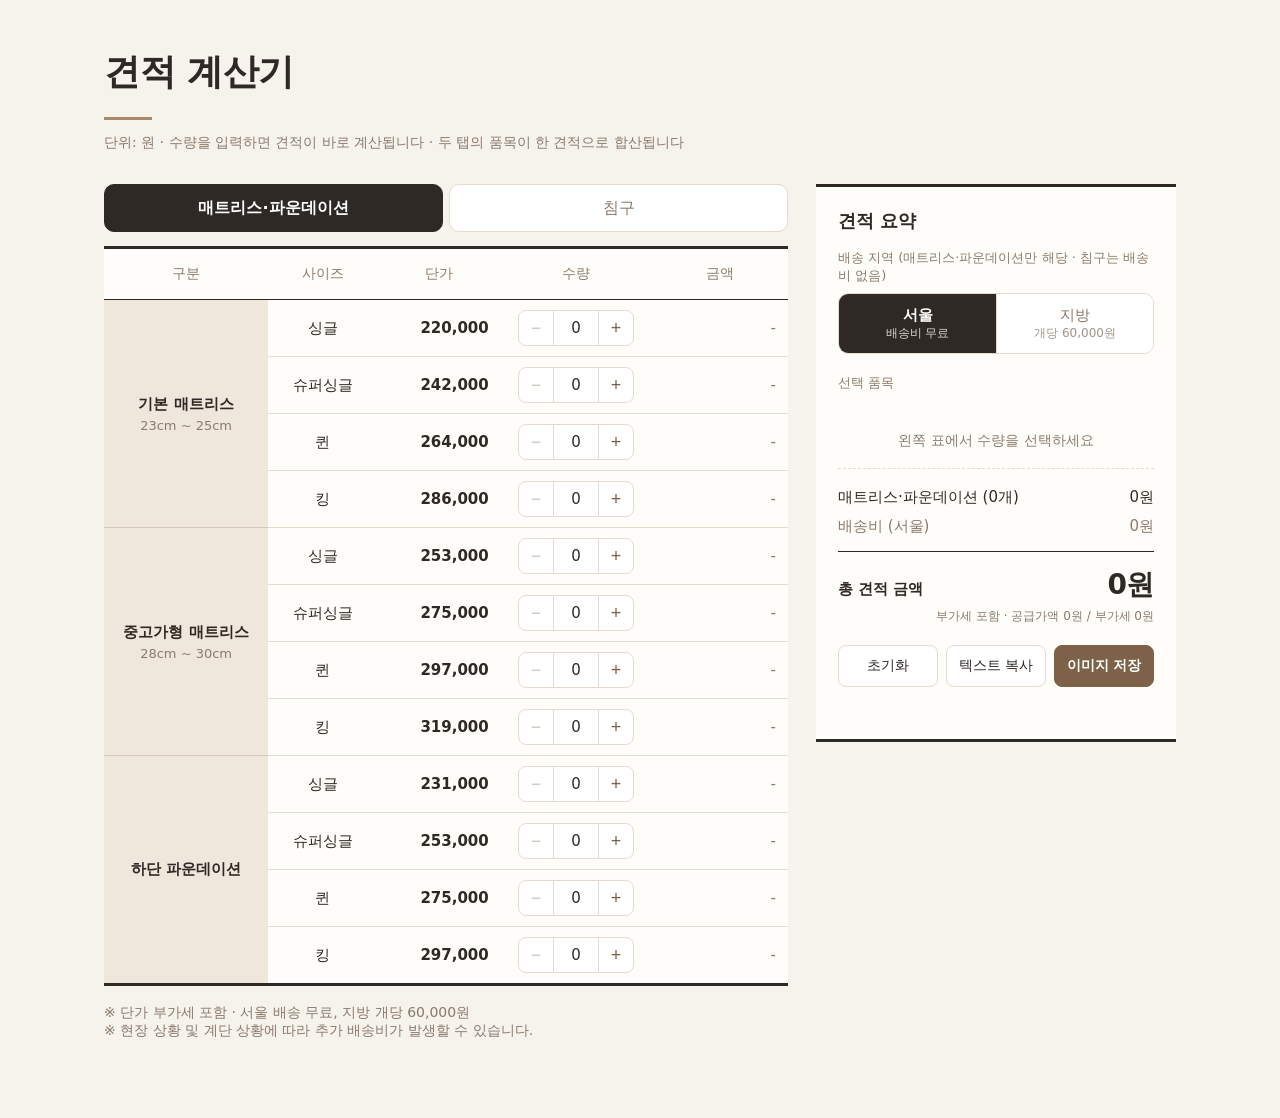
==== commit e0543731: "Show bedding shipping as 0 (none) explicitly in summary, image and text Co-Authored-By: Claude Opus " ====
--- a/frontend/quote.html
+++ b/frontend/quote.html
@@ -244,7 +244,7 @@
 
     <aside class="card">
       <h2>견적 요약</h2>
-      <div class="label">배송 지역 (매트리스·파운데이션)</div>
+      <div class="label">배송 지역 (매트리스·파운데이션만 해당 · 침구는 배송비 없음)</div>
       <div class="seg" id="region">
         <button data-region="seoul" class="on">서울<span>배송비 무료</span></button>
         <button data-region="local">지방<span>개당 60,000원</span></button>
@@ -500,6 +500,7 @@
     if (r.bedCount) {
       rows += row(`침구 공급가액 (${r.bedCount}개)`, won(r.bedSupply));
       rows += row(`침구 부가세 10%`, won(r.bedVat), "muted");
+      rows += row(`침구 배송비 (없음)`, "0원", "muted");
     }
     $("sumRows").innerHTML = rows;
 
@@ -595,6 +596,7 @@
       y += 6;
       sumRow(`공급가액 (${r.bedCount}개)`, won(r.bedSupply));
       sumRow("부가세 10%", won(r.bedVat), true);
+      sumRow("배송비 (침구 배송비 없음)", "0원", true);
       y += 14;
     }
 
@@ -660,7 +662,7 @@
     if (r.matCount) lines.push("■ 매트리스·파운데이션 (부가세 포함)", ...r.mat.map(line),
       `소계 (${r.matCount}개): ${won(r.matSubtotal)}`, `배송비 (${shipText(r)}): ${won(r.shipping)}`, "");
     if (r.bedCount) lines.push("■ 침구 (부가세 별도 단가)" + (bedState.used ? ` — ${bedBasis()}` : ""), ...r.bed.map(p => `· ${p.label} (${p.it.size}) ${fmt(p.price)}원 × ${p.qty} = ${won(p.qty * p.price)}`),
-      `공급가액 (${r.bedCount}개): ${won(r.bedSupply)}`, `부가세 10%: ${won(r.bedVat)}`, "");
+      `공급가액 (${r.bedCount}개): ${won(r.bedSupply)}`, `부가세 10%: ${won(r.bedVat)}`, "배송비: 0원 (침구 배송비 없음)", "");
     lines.push(`총 견적 금액: ${won(r.total)} (부가세 포함)`);
     if (r.matCount) lines.push("", "※ 현장 상황 및 계단 상황에 따라 추가 배송비가 발생할 수 있습니다.");
     const text = lines.join("\n");
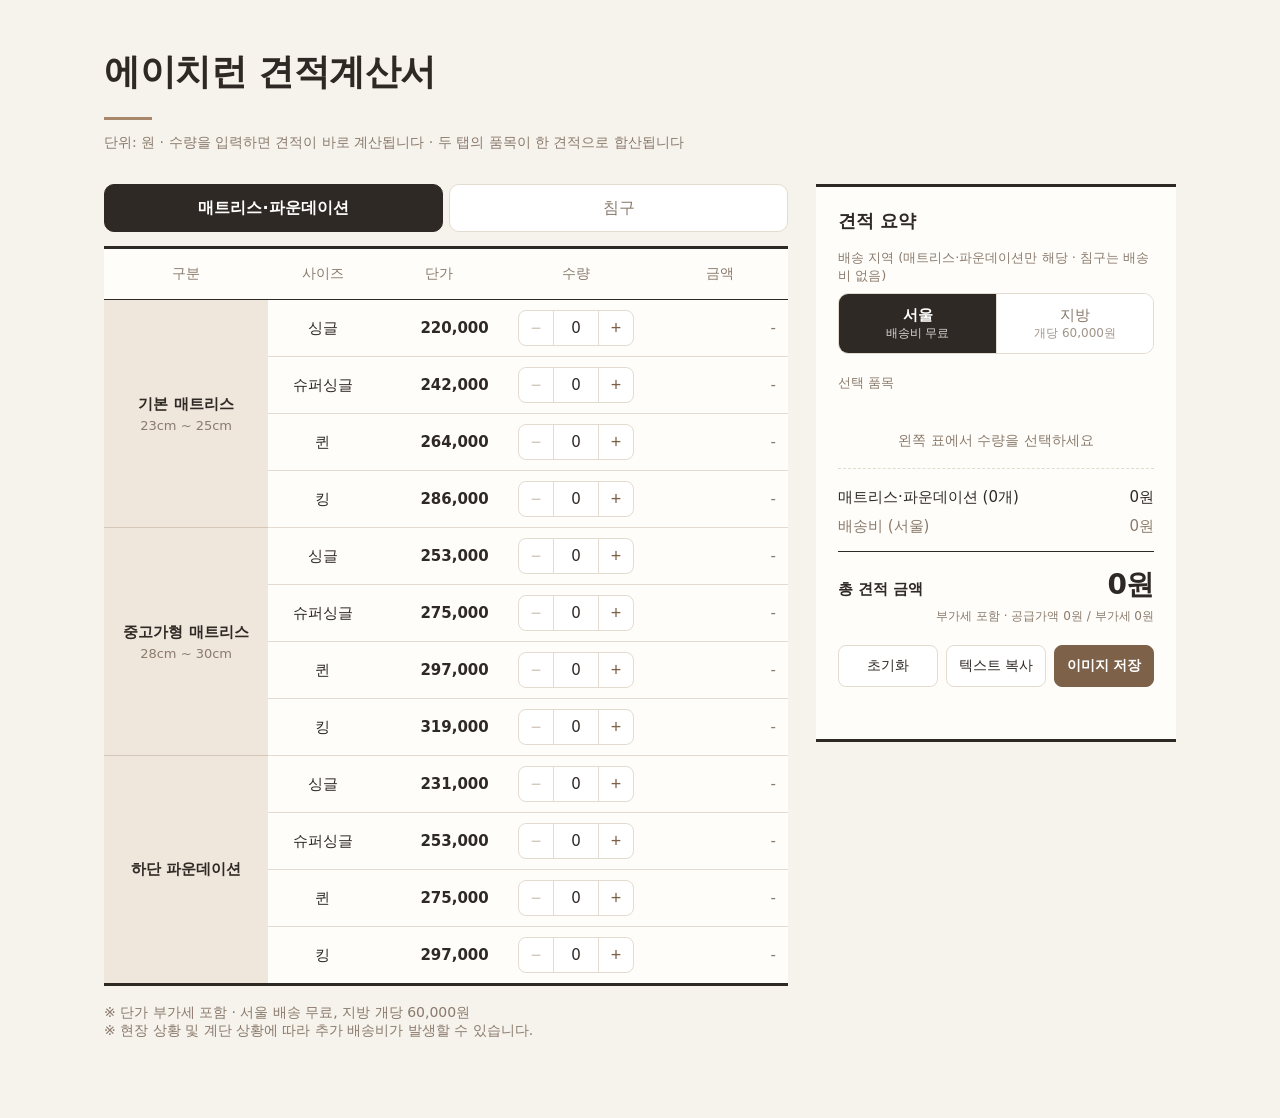
==== commit d6c86d84: "Rename title to 에이치런 견적계산서 Co-Authored-By: Claude Opus 5.5 <noreply@anthropic.com> Claude-Session: h" ====
--- a/frontend/quote.html
+++ b/frontend/quote.html
@@ -6,9 +6,9 @@
 <meta name="theme-color" content="#f6f2ec">
 <meta name="apple-mobile-web-app-capable" content="yes">
 <meta name="mobile-web-app-capable" content="yes">
-<meta name="apple-mobile-web-app-title" content="견적 계산기">
+<meta name="apple-mobile-web-app-title" content="에이치런 견적계산서">
 <meta name="format-detection" content="telephone=no">
-<title>견적 계산기</title>
+<title>에이치런 견적계산서</title>
 <style>
   :root {
     --bg: #f6f2ec;
@@ -182,7 +182,7 @@
 </head>
 <body>
 <div class="wrap">
-  <h1>견적 계산기</h1>
+  <h1>에이치런 견적계산서</h1>
   <div class="bar"></div>
   <p class="sub">단위: 원 · 수량을 입력하면 견적이 바로 계산됩니다 · 두 탭의 품목이 한 견적으로 합산됩니다</p>
 
